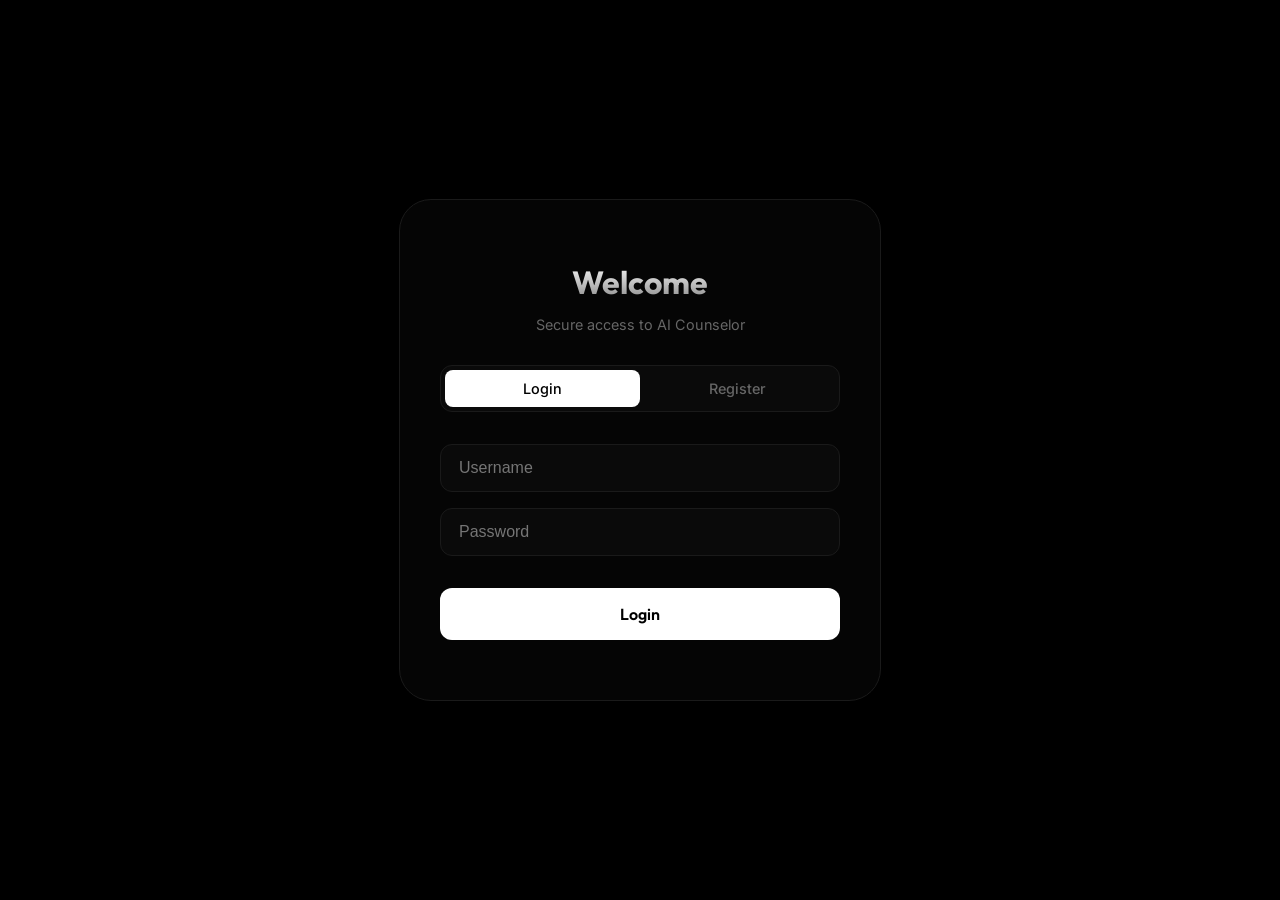
==== login.html @ c7374167 "Add files via upload" ====
<!DOCTYPE html>
<html lang="en">
<head>
    <meta charset="UTF-8">
    <meta name="viewport" content="width=device-width, initial-scale=1.0">
    <title>Welcome | AI Counselor</title>
    <link rel="preconnect" href="https://fonts.googleapis.com">
    <link rel="preconnect" href="https://fonts.gstatic.com" crossorigin>
    <link href="https://fonts.googleapis.com/css2?family=Inter:wght@300;400;500;600&family=Outfit:wght@400;600&display=swap" rel="stylesheet">
    <style>
        body {
            margin: 0;
            padding: 0;
            font-family: 'Inter', sans-serif;
            background-color: #000000;
            color: #e0e0e0;
            display: flex;
            justify-content: center;
            align-items: center;
            height: 100vh;
            -webkit-font-smoothing: antialiased;
        }

        .auth-container {
            width: 90%;
            max-width: 400px;
            background-color: #050505;
            border: 1px solid #1a1a1a;
            border-radius: 32px;
            padding: 40px;
            box-shadow: 0 30px 60px rgba(0,0,0,0.9);
            text-align: center;
        }

        h1 {
            font-family: 'Outfit', sans-serif;
            font-size: 2rem;
            margin-bottom: 8px;
            background: linear-gradient(180deg, #fff 0%, #888 100%);
            -webkit-background-clip: text;
            -webkit-text-fill-color: transparent;
        }

        p {
            color: #666;
            font-size: 0.9rem;
            margin-bottom: 32px;
        }

        .tab-group {
            display: flex;
            background-color: #0a0a0a;
            border: 1px solid #1a1a1a;
            border-radius: 12px;
            margin-bottom: 32px;
            padding: 4px;
        }

        .tab {
            flex: 1;
            padding: 10px;
            cursor: pointer;
            border-radius: 8px;
            font-size: 0.9rem;
            font-weight: 500;
            transition: all 0.3s ease;
            color: #666;
        }

        .tab.active {
            background-color: #ffffff;
            color: #000000;
        }

        .input-group {
            display: flex;
            flex-direction: column;
            gap: 16px;
            margin-bottom: 32px;
        }

        input {
            background-color: #0a0a0a;
            border: 1px solid #1a1a1a;
            border-radius: 12px;
            padding: 14px 18px;
            color: #fff;
            font-size: 1rem;
            outline: none;
            transition: all 0.3s ease;
        }

        input:focus {
            border-color: #333;
            background-color: #0f0f0f;
        }

        #submit-btn {
            width: 100%;
            background-color: #ffffff;
            color: #000000;
            border: none;
            border-radius: 12px;
            padding: 16px;
            font-family: 'Outfit', sans-serif;
            font-weight: 600;
            font-size: 1rem;
            cursor: pointer;
            transition: all 0.3s ease;
        }

        #submit-btn:hover {
            background-color: #e0e0e0;
            transform: translateY(-2px);
        }

        #message {
            margin-top: 20px;
            font-size: 0.85rem;
            color: #ff4444;
        }
    </style>
</head>
<body>

    <div class="auth-container">
        <h1>Welcome</h1>
        <p>Secure access to AI Counselor</p>

        <div class="tab-group">
            <div id="login-tab" class="tab active" onclick="switchTab('login')">Login</div>
            <div id="register-tab" class="tab" onclick="switchTab('register')">Register</div>
        </div>

        <div class="input-group">
            <input type="text" id="username" placeholder="Username">
            <input type="password" id="password" placeholder="Password">
            <input type="text" id="ollama-key" placeholder="Ollama API Key" style="display: none;">
        </div>

        <button id="submit-btn" onclick="handleSubmit()">Login</button>
        <div id="message"></div>
    </div>

    <script>
        let currentMode = 'login';

        function switchTab(mode) {
            currentMode = mode;
            document.getElementById('login-tab').classList.toggle('active', mode === 'login');
            document.getElementById('register-tab').classList.toggle('active', mode === 'register');
            document.getElementById('submit-btn').innerText = mode === 'login' ? 'Login' : 'Register';

            // Show/Hide Ollama Key field based on mode
            document.getElementById('ollama-key').style.display = mode === 'register' ? 'block' : 'none';

            document.getElementById('message').innerText = '';
        }

        async function handleSubmit() {
            const username = document.getElementById('username').value;
            const password = document.getElementById('password').value;
            const ollamaKey = document.getElementById('ollama-key').value;
            const messageDiv = document.getElementById('message');

            if (!username || !password) {
                messageDiv.innerText = "Please fill in all fields";
                return;
            }

            if (currentMode === 'register' && !ollamaKey) {
                messageDiv.innerText = "Please provide your Ollama API Key";
                return;
            }

            try {
                const response = await fetch('/auth', {
                    method: 'POST',
                    headers: { 'Content-Type': 'application/json' },
                    body: JSON.stringify({
                        mode: currentMode,
                        username: username,
                        password: password,
                        ollama_key: ollamaKey
                    })
                });

                const result = await response.json();

                if (result.success) {
                    window.location.href = '/'; // Redirect to main page
                } else {
                    messageDiv.innerText = result.error || "Authentication failed";
                }
            } catch (error) {
                messageDiv.innerText = "Server error. Please try again.";
            }
        }
    </script>
</body>
</html>
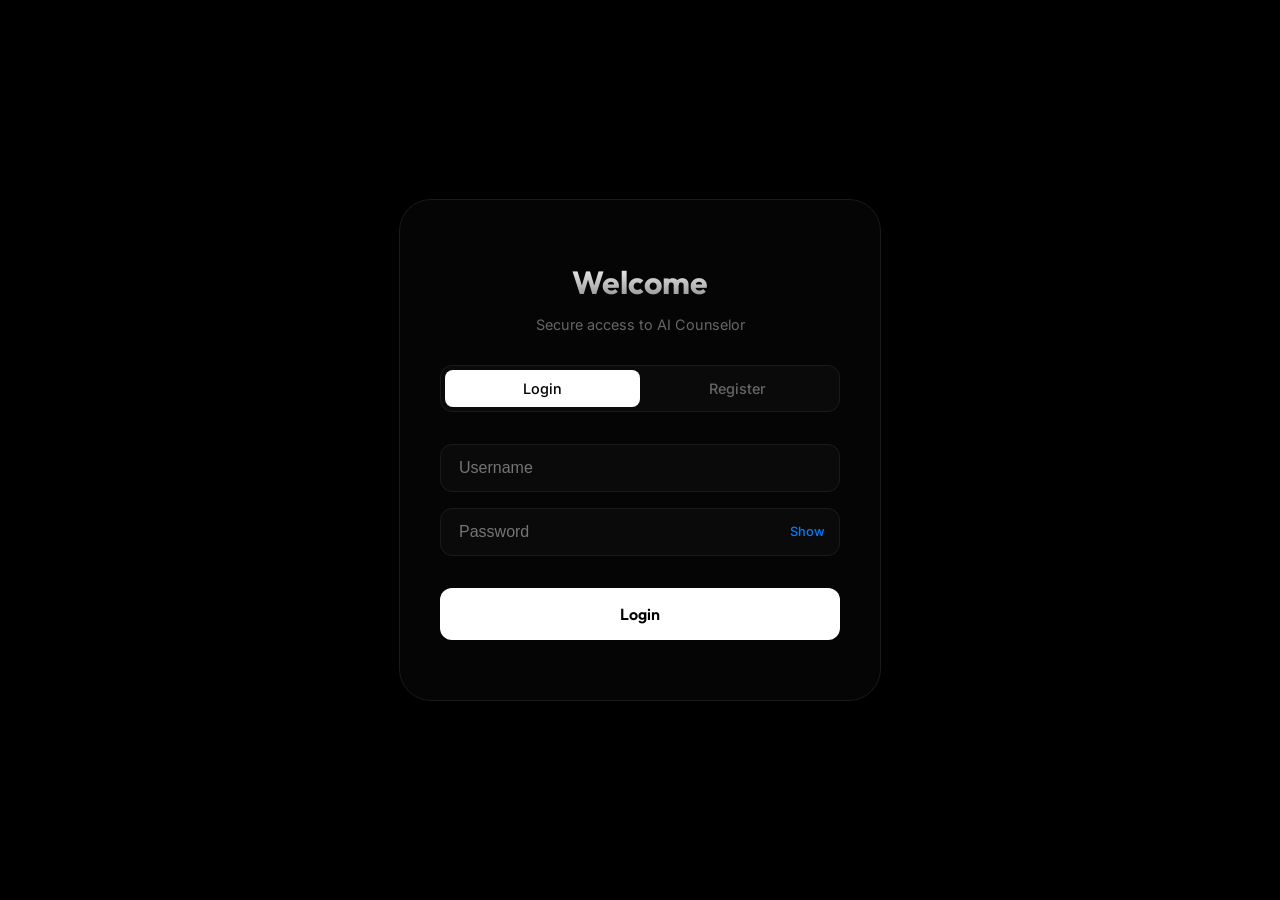
==== commit a0507d87: "Add files via upload" ====
--- a/login.html
+++ b/login.html
@@ -79,6 +79,33 @@
             margin-bottom: 32px;
         }
 
+        .password-wrapper {
+            position: relative;
+            display: flex;
+            align-items: center;
+        }
+
+        .password-wrapper input {
+            width: 100%;
+            padding-right: 55px;
+        }
+
+        .toggle-password {
+            position: absolute;
+            right: 15px;
+            cursor: pointer;
+            font-size: 0.8rem;
+            user-select: none;
+            color: #007bff;
+            transition: color 0.2s;
+            font-weight: 500;
+        }
+
+        .toggle-password:hover {
+            color: #4da3ff;
+        }
+
+
         input {
             background-color: #0a0a0a;
             border: 1px solid #1a1a1a;
@@ -89,6 +116,7 @@
             outline: none;
             transition: all 0.3s ease;
         }
+
 
         input:focus {
             border-color: #333;
@@ -134,7 +162,10 @@
 
         <div class="input-group">
             <input type="text" id="username" placeholder="Username">
-            <input type="password" id="password" placeholder="Password">
+            <div class="password-wrapper">
+                <input type="password" id="password" placeholder="Password">
+                <span class="toggle-password" onclick="toggleLoginPasswordVisibility()" id="login-pass-btn">Show</span>
+            </div>
             <input type="text" id="ollama-key" placeholder="Ollama API Key" style="display: none;">
         </div>
 
@@ -188,7 +219,7 @@
                 const result = await response.json();
 
                 if (result.success) {
-                    window.location.href = '/'; // Redirect to main page
+                    window.location.href = '/home'; // Redirect to home page
                 } else {
                     messageDiv.innerText = result.error || "Authentication failed";
                 }
@@ -196,6 +227,18 @@
                 messageDiv.innerText = "Server error. Please try again.";
             }
         }
+
+        function toggleLoginPasswordVisibility() {
+            const passwordInput = document.getElementById('password');
+            const toggleBtn = document.getElementById('login-pass-btn');
+            if (passwordInput.type === 'password') {
+                passwordInput.type = 'text';
+                toggleBtn.innerText = 'Hide';
+            } else {
+                passwordInput.type = 'password';
+                toggleBtn.innerText = 'Show';
+            }
+        }
     </script>
 </body>
 </html>
